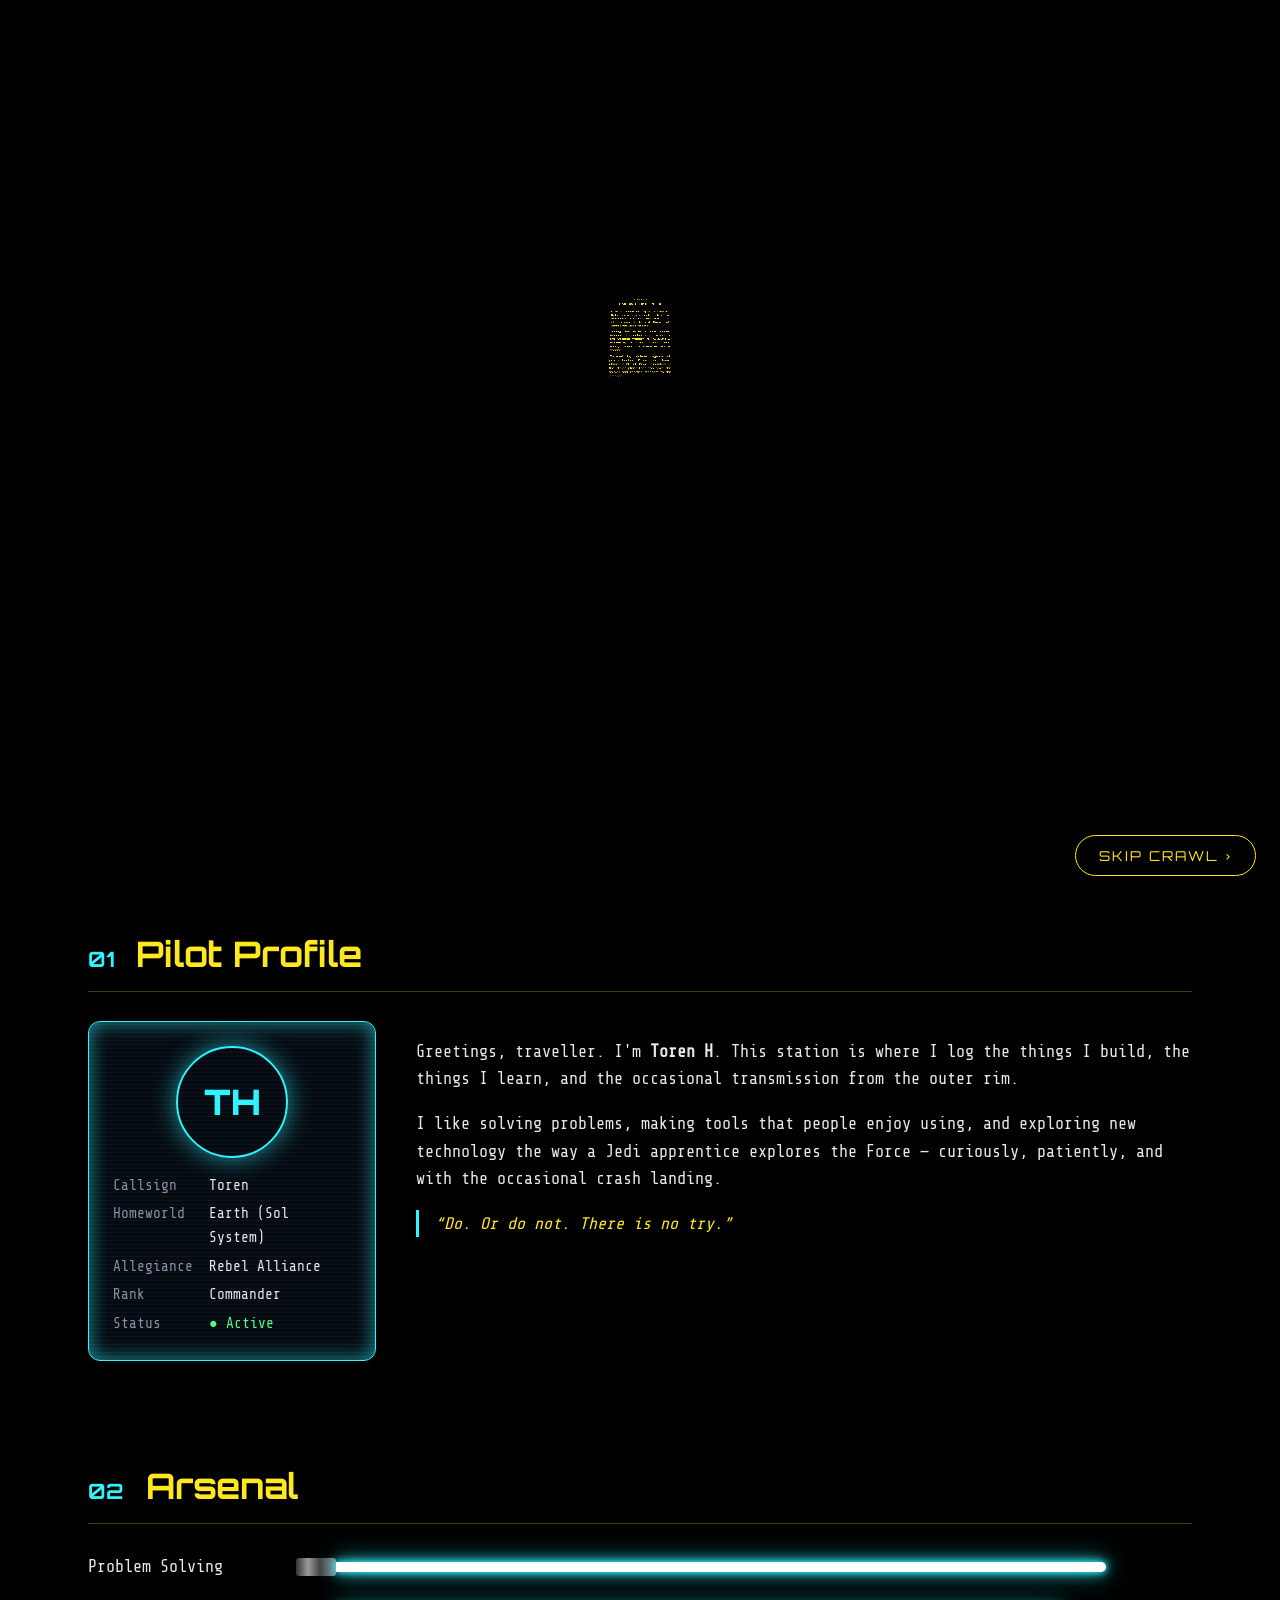
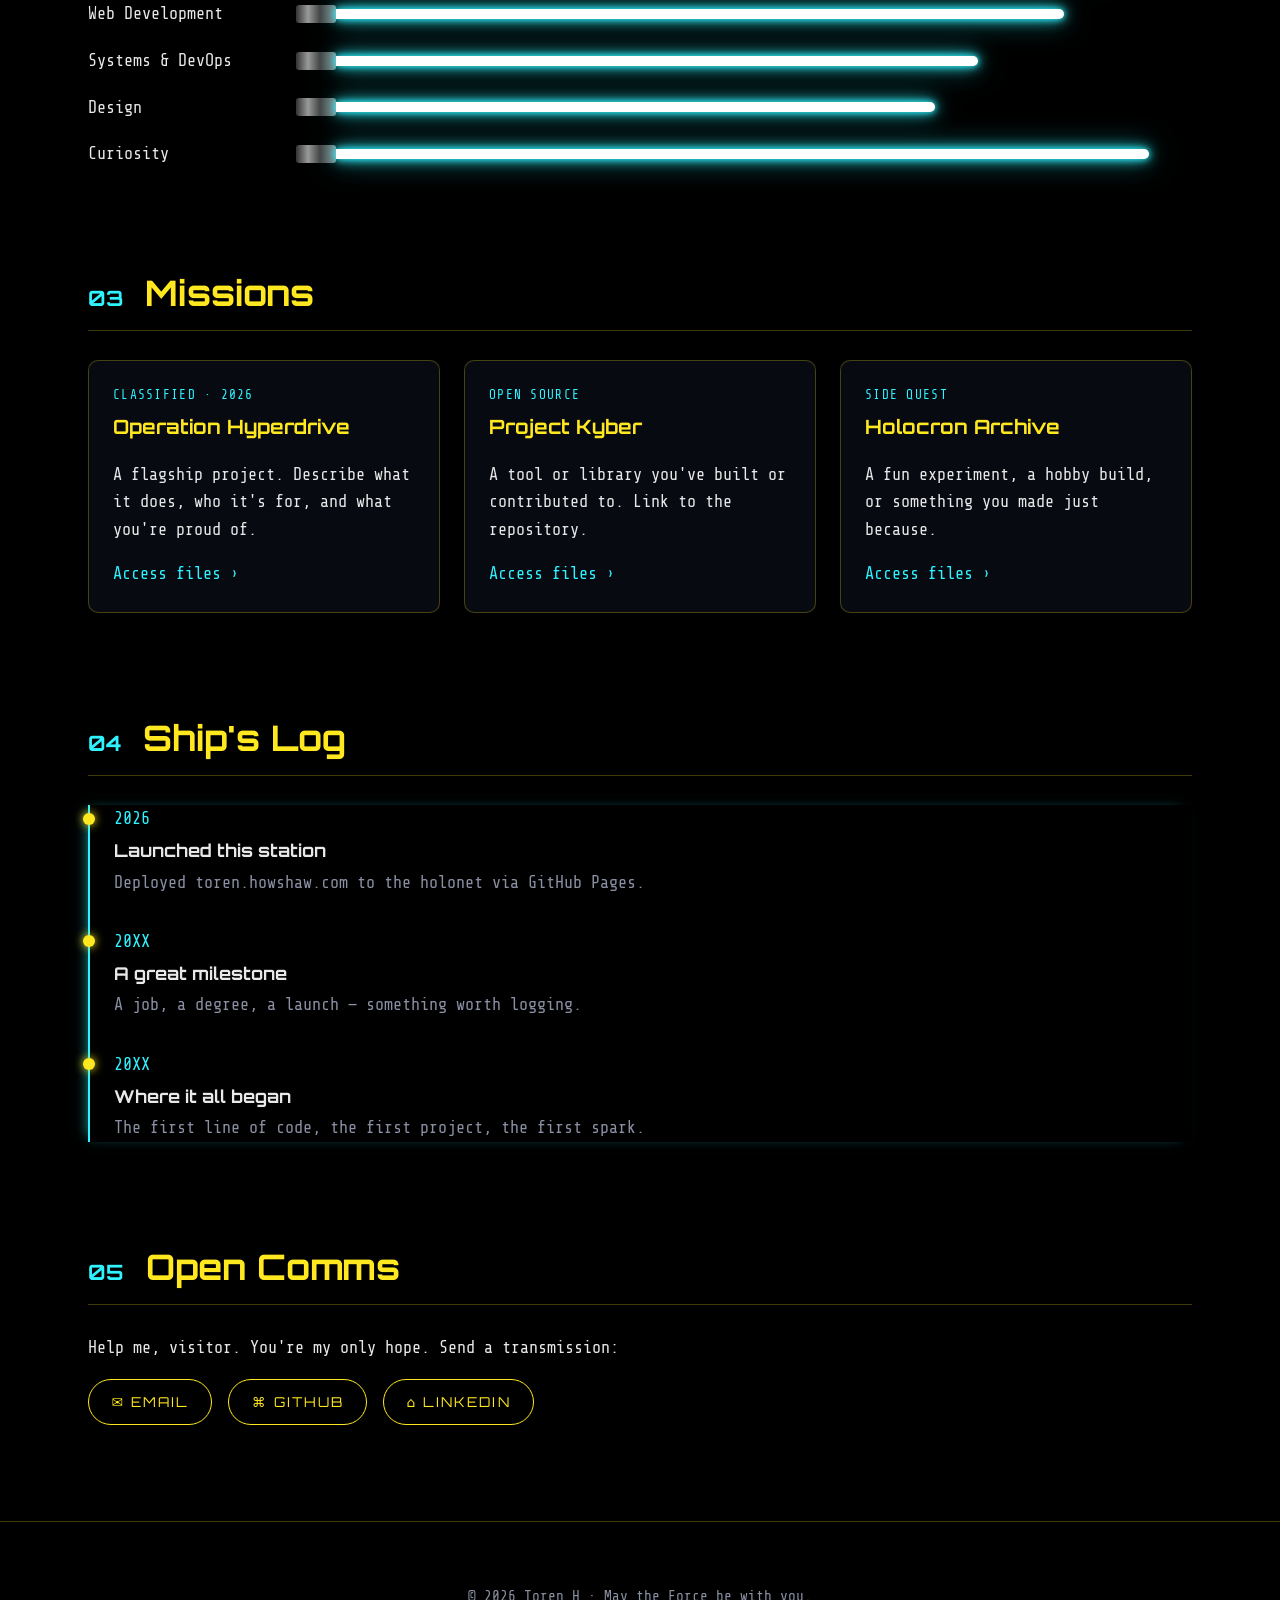
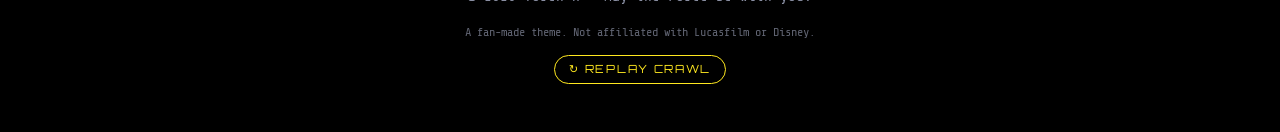
==== index.html @ 5c80fb97 "Add Star Wars-themed personal site for toren.howshaw.com Static GitHub Pages site: opening crawl, st" ====
<!DOCTYPE html>
<html lang="en">
<head>
  <meta charset="utf-8">
  <meta name="viewport" content="width=device-width, initial-scale=1">
  <title>Toren H · A Long Time Ago, In a Galaxy Far, Far Away</title>
  <meta name="description" content="The personal holonet station of Toren H — projects, missions, and transmissions from across the galaxy.">
  <meta name="author" content="Toren H">
  <meta name="theme-color" content="#000000">
  <link rel="canonical" href="https://toren.howshaw.com/">

  <!-- Open Graph / social -->
  <meta property="og:type" content="website">
  <meta property="og:title" content="Toren H">
  <meta property="og:description" content="Projects, missions, and transmissions from across the galaxy.">
  <meta property="og:url" content="https://toren.howshaw.com/">
  <meta property="og:image" content="https://toren.howshaw.com/assets/img/og-image.svg">
  <meta name="twitter:card" content="summary_large_image">

  <link rel="icon" href="/favicon.svg" type="image/svg+xml">
  <link rel="manifest" href="/site.webmanifest">
  <link rel="preconnect" href="https://fonts.googleapis.com">
  <link rel="preconnect" href="https://fonts.gstatic.com" crossorigin>
  <link href="https://fonts.googleapis.com/css2?family=Orbitron:wght@400;700;900&family=Share+Tech+Mono&display=swap" rel="stylesheet">
  <link rel="stylesheet" href="/assets/css/style.css">

  <script type="application/ld+json">
  {
    "@context": "https://schema.org",
    "@type": "Person",
    "name": "Toren H",
    "url": "https://toren.howshaw.com/"
  }
  </script>
</head>
<body>
  <canvas id="starfield" aria-hidden="true"></canvas>

  <!-- Opening crawl -->
  <section id="intro" class="intro" aria-label="Opening crawl">
    <p class="intro-preface">A long time ago in a galaxy far,<br>far away....</p>
    <h1 class="intro-title"><span>TOREN</span><span>H</span></h1>
    <div class="crawl-viewport">
      <div class="crawl">
        <p class="crawl-episode">Episode I</p>
        <p class="crawl-subtitle">A NEW HOMEPAGE</p>
        <p>It is a period of digital expansion. Rebel developers, striking from a hidden terminal, have won their first victory against the evil Empire of Unfinished Side Projects.</p>
        <p>During the battle, a lone builder managed to deploy secret plans to the ultimate weapon: a PERSONAL WEBSITE, a static station with enough power to share an entire career.</p>
        <p>Pursued by sinister agents of procrastination, Toren races home aboard a GitHub Page, custodian of the stolen plans that can save the galaxy and restore freedom to the internet....</p>
      </div>
    </div>
    <button id="skip-intro" class="btn btn-ghost skip">Skip crawl ›</button>
  </section>

  <header class="site-header" id="top">
    <nav class="nav" aria-label="Main">
      <a href="#top" class="brand">T<span>·</span>H</a>
      <button class="nav-toggle" aria-expanded="false" aria-controls="nav-links" aria-label="Toggle navigation">☰</button>
      <ul id="nav-links" class="nav-links">
        <li><a href="#about">Profile</a></li>
        <li><a href="#skills">Arsenal</a></li>
        <li><a href="#missions">Missions</a></li>
        <li><a href="#log">Ship's Log</a></li>
        <li><a href="#contact">Comms</a></li>
        <li><button id="side-toggle" class="side-toggle" title="Switch sides">◐ <span>Light Side</span></button></li>
      </ul>
    </nav>
  </header>

  <main>
    <section class="hero">
      <p class="eyebrow">// Incoming transmission</p>
      <h2 class="hero-title">Toren H</h2>
      <p class="hero-sub" id="typed" data-phrases='["Builder of things.","Pilot of terminals.","Tinkerer. Learner. Rebel."]'></p>
      <div class="hero-actions">
        <a href="#missions" class="btn btn-saber">View Missions</a>
        <a href="#contact" class="btn btn-ghost">Open Comms</a>
      </div>
    </section>

    <section id="about" class="panel">
      <h2 class="section-title"><span>01</span> Pilot Profile</h2>
      <div class="profile">
        <div class="holo-card" aria-hidden="true">
          <div class="holo-avatar">TH</div>
          <dl class="holo-stats">
            <dt>Callsign</dt><dd>Toren</dd>
            <dt>Homeworld</dt><dd>Earth (Sol System)</dd>
            <dt>Allegiance</dt><dd>Rebel Alliance</dd>
            <dt>Rank</dt><dd>Commander</dd>
            <dt>Status</dt><dd class="status-ok">● Active</dd>
          </dl>
        </div>
        <div class="profile-text">
          <!-- TODO: replace with your own bio -->
          <p>Greetings, traveller. I'm <strong>Toren H</strong>. This station is where I log the things I build, the things I learn, and the occasional transmission from the outer rim.</p>
          <p>I like solving problems, making tools that people enjoy using, and exploring new technology the way a Jedi apprentice explores the Force — curiously, patiently, and with the occasional crash landing.</p>
          <p class="quote">“Do. Or do not. There is no try.”</p>
        </div>
      </div>
    </section>

    <section id="skills" class="panel">
      <h2 class="section-title"><span>02</span> Arsenal</h2>
      <!-- TODO: adjust skills and levels (0-100) -->
      <ul class="skills">
        <li data-level="90"><span>Problem Solving</span><div class="saber"><i></i></div></li>
        <li data-level="85"><span>Web Development</span><div class="saber"><i></i></div></li>
        <li data-level="75"><span>Systems &amp; DevOps</span><div class="saber"><i></i></div></li>
        <li data-level="70"><span>Design</span><div class="saber"><i></i></div></li>
        <li data-level="95"><span>Curiosity</span><div class="saber"><i></i></div></li>
      </ul>
    </section>

    <section id="missions" class="panel">
      <h2 class="section-title"><span>03</span> Missions</h2>
      <!-- TODO: replace with real projects -->
      <div class="cards">
        <article class="card">
          <p class="card-tag">Classified · 2026</p>
          <h3>Operation Hyperdrive</h3>
          <p>A flagship project. Describe what it does, who it's for, and what you're proud of.</p>
          <a href="#" class="card-link">Access files ›</a>
        </article>
        <article class="card">
          <p class="card-tag">Open Source</p>
          <h3>Project Kyber</h3>
          <p>A tool or library you've built or contributed to. Link to the repository.</p>
          <a href="#" class="card-link">Access files ›</a>
        </article>
        <article class="card">
          <p class="card-tag">Side Quest</p>
          <h3>Holocron Archive</h3>
          <p>A fun experiment, a hobby build, or something you made just because.</p>
          <a href="#" class="card-link">Access files ›</a>
        </article>
      </div>
    </section>

    <section id="log" class="panel">
      <h2 class="section-title"><span>04</span> Ship's Log</h2>
      <!-- TODO: replace with your timeline -->
      <ol class="timeline">
        <li><time>2026</time><h3>Launched this station</h3><p>Deployed toren.howshaw.com to the holonet via GitHub Pages.</p></li>
        <li><time>20XX</time><h3>A great milestone</h3><p>A job, a degree, a launch — something worth logging.</p></li>
        <li><time>20XX</time><h3>Where it all began</h3><p>The first line of code, the first project, the first spark.</p></li>
      </ol>
    </section>

    <section id="contact" class="panel">
      <h2 class="section-title"><span>05</span> Open Comms</h2>
      <p class="contact-intro">Help me, visitor. You're my only hope. Send a transmission:</p>
      <!-- TODO: fill in your real links -->
      <ul class="comms">
        <li><a href="mailto:hello@howshaw.com" class="btn btn-ghost">✉ Email</a></li>
        <li><a href="https://github.com/" class="btn btn-ghost" rel="me noopener">⌘ GitHub</a></li>
        <li><a href="https://www.linkedin.com/" class="btn btn-ghost" rel="me noopener">⌂ LinkedIn</a></li>
      </ul>
    </section>
  </main>

  <footer class="site-footer">
    <p>© <span id="year">2026</span> Toren H · May the Force be with you.</p>
    <p class="disclaimer">A fan-made theme. Not affiliated with Lucasfilm or Disney.</p>
    <button id="replay" class="btn btn-ghost small">↻ Replay crawl</button>
  </footer>

  <script src="/assets/js/main.js" defer></script>
</body>
</html>
---- assets/css/style.css ----
/* ===== Theme ===== */
:root {
  --bg: #000;
  --fg: #e8e8e8;
  --muted: #8a8fa3;
  --gold: #ffe81f;          /* crawl yellow */
  --saber: #2ff3ff;         /* light side blue */
  --saber-glow: rgba(47, 243, 255, .6);
  --panel: rgba(10, 14, 24, .72);
  --border: rgba(255, 232, 31, .25);
  --font-display: "Orbitron", system-ui, sans-serif;
  --font-mono: "Share Tech Mono", ui-monospace, monospace;
}
body.dark-side {
  --saber: #ff2a2a;
  --saber-glow: rgba(255, 42, 42, .6);
  --border: rgba(255, 42, 42, .3);
}

* { box-sizing: border-box; }
html { scroll-behavior: smooth; }
body {
  margin: 0;
  background: var(--bg);
  color: var(--fg);
  font-family: var(--font-mono);
  font-size: 1.05rem;
  line-height: 1.65;
  overflow-x: hidden;
}
body.intro-active { overflow: hidden; }
a { color: var(--saber); }
#starfield { position: fixed; inset: 0; z-index: -1; width: 100%; height: 100%; }

/* ===== Buttons ===== */
.btn {
  display: inline-block;
  padding: .7rem 1.4rem;
  font-family: var(--font-display);
  font-size: .85rem;
  letter-spacing: .15em;
  text-transform: uppercase;
  text-decoration: none;
  border-radius: 999px;
  cursor: pointer;
  transition: box-shadow .25s, transform .2s, background .25s;
}
.btn:hover { transform: translateY(-2px); }
.btn-saber {
  background: #fff;
  color: #000;
  border: 2px solid var(--saber);
  box-shadow: 0 0 10px var(--saber-glow), 0 0 30px var(--saber-glow);
}
.btn-saber:hover { box-shadow: 0 0 16px var(--saber), 0 0 50px var(--saber-glow); }
.btn-ghost {
  background: transparent;
  color: var(--gold);
  border: 1px solid var(--gold);
}
.btn-ghost:hover { background: rgba(255, 232, 31, .1); }
.btn.small { padding: .4rem .9rem; font-size: .7rem; }

/* ===== Opening crawl ===== */
.intro {
  position: fixed; inset: 0; z-index: 100;
  background: #000;
  overflow: hidden;
  transition: opacity 1s;
}
.intro.hidden { opacity: 0; pointer-events: none; }
.intro-preface {
  position: absolute; top: 40%; left: 50%;
  transform: translate(-50%, -50%);
  margin: 0;
  color: #4bd5ee;
  font-family: var(--font-display);
  font-size: clamp(1rem, 3vw, 2rem);
  opacity: 0;
  animation: preface 6s ease-in-out .5s forwards;
}
.intro-title {
  position: absolute; top: 50%; left: 50%;
  margin: 0;
  display: flex; flex-direction: column; align-items: center;
  color: transparent;
  -webkit-text-stroke: 2px var(--gold);
  font-family: var(--font-display);
  font-weight: 900;
  font-size: clamp(3rem, 14vw, 10rem);
  line-height: .9;
  letter-spacing: .05em;
  opacity: 0;
  transform: translate(-50%, -50%) scale(2.5);
  animation: logo 9s ease-in 6.5s forwards;
}
.crawl-viewport {
  position: absolute; inset: 0;
  perspective: 400px;
  display: flex; justify-content: center;
}
.crawl {
  position: absolute; top: 100%;
  width: min(90%, 42rem);
  color: var(--gold);
  font-family: var(--font-display);
  font-size: clamp(1.1rem, 3.2vw, 2rem);
  font-weight: 700;
  text-align: justify;
  transform-origin: 50% 100%;
  animation: crawl 60s linear 9s forwards;
}
.crawl-episode, .crawl-subtitle { text-align: center; margin: 0; }
.crawl-subtitle { font-size: 1.6em; margin-bottom: 1em; }
.skip { position: absolute; right: 1.5rem; bottom: 1.5rem; z-index: 2; }

@keyframes preface { 0%,100% { opacity: 0; } 15%,80% { opacity: 1; } }
@keyframes logo {
  0%   { opacity: 1; transform: translate(-50%, -50%) scale(2.5); }
  90%  { opacity: 1; }
  100% { opacity: 0; transform: translate(-50%, -50%) scale(0.05); }
}
@keyframes crawl {
  0%   { transform: rotateX(25deg) translateY(0) translateZ(0); }
  100% { transform: rotateX(25deg) translateY(-320%) translateZ(-2500px); }
}

/* ===== Header / nav ===== */
.site-header {
  position: sticky; top: 0; z-index: 50;
  background: rgba(0, 0, 0, .75);
  backdrop-filter: blur(6px);
  border-bottom: 1px solid var(--border);
}
.nav {
  max-width: 72rem; margin: 0 auto;
  display: flex; align-items: center; justify-content: space-between;
  padding: .8rem 1.5rem;
}
.brand {
  font-family: var(--font-display); font-weight: 900; font-size: 1.4rem;
  color: var(--gold); text-decoration: none;
}
.brand span { color: var(--saber); }
.nav-links { display: flex; gap: 1.5rem; list-style: none; margin: 0; padding: 0; align-items: center; }
.nav-links a {
  color: var(--fg); text-decoration: none;
  font-family: var(--font-display); font-size: .8rem; letter-spacing: .12em; text-transform: uppercase;
}
.nav-links a:hover { color: var(--saber); text-shadow: 0 0 8px var(--saber-glow); }
.side-toggle {
  background: none; border: 1px solid var(--saber); color: var(--saber);
  border-radius: 999px; padding: .3rem .8rem; cursor: pointer;
  font-family: var(--font-mono); font-size: .8rem;
}
.nav-toggle { display: none; background: none; border: 0; color: var(--gold); font-size: 1.6rem; cursor: pointer; }

/* ===== Sections ===== */
main { max-width: 72rem; margin: 0 auto; padding: 0 1.5rem; }
.hero {
  min-height: 85vh;
  display: flex; flex-direction: column; justify-content: center;
}
.eyebrow { color: var(--saber); margin: 0; }
.hero-title {
  font-family: var(--font-display); font-weight: 900;
  font-size: clamp(2.5rem, 9vw, 6rem);
  line-height: 1; margin: .3em 0;
  color: var(--gold);
  text-shadow: 0 0 30px rgba(255, 232, 31, .35);
}
.hero-sub { font-size: clamp(1.1rem, 2.5vw, 1.5rem); min-height: 1.7em; }
.hero-sub::after { content: "▌"; color: var(--saber); animation: blink 1s steps(1) infinite; }
.hero-actions { display: flex; gap: 1rem; flex-wrap: wrap; margin-top: 1.5rem; }
@keyframes blink { 50% { opacity: 0; } }

.panel {
  margin: 6rem 0;
  opacity: 0; transform: translateY(30px);
  transition: opacity .8s, transform .8s;
}
.panel.visible { opacity: 1; transform: none; }
.section-title {
  font-family: var(--font-display);
  font-size: clamp(1.5rem, 4vw, 2.2rem);
  color: var(--gold);
  border-bottom: 1px solid var(--border);
  padding-bottom: .5rem;
}
.section-title span { color: var(--saber); font-size: .6em; margin-right: .5em; }

/* Profile */
.profile { display: grid; grid-template-columns: 18rem 1fr; gap: 2.5rem; align-items: start; }
.holo-card {
  background: var(--panel);
  border: 1px solid var(--saber);
  border-radius: 12px;
  padding: 1.5rem;
  box-shadow: 0 0 20px var(--saber-glow) inset;
  background-image: repeating-linear-gradient(0deg, transparent 0 3px, rgba(47,243,255,.05) 3px 4px);
}
.holo-avatar {
  width: 7rem; height: 7rem; margin: 0 auto 1rem;
  border-radius: 50%;
  display: grid; place-items: center;
  font-family: var(--font-display); font-size: 2.2rem; font-weight: 900;
  color: var(--saber);
  border: 2px solid var(--saber);
  box-shadow: 0 0 25px var(--saber-glow);
  animation: flicker 4s infinite;
}
@keyframes flicker { 0%,100% { opacity: 1; } 92% { opacity: 1; } 93% { opacity: .4; } 94% { opacity: 1; } 96% { opacity: .6; } }
.holo-stats { display: grid; grid-template-columns: auto 1fr; gap: .3rem 1rem; margin: 0; font-size: .9rem; }
.holo-stats dt { color: var(--muted); }
.holo-stats dd { margin: 0; }
.status-ok { color: #4dff88; }
.quote { color: var(--gold); font-style: italic; border-left: 3px solid var(--saber); padding-left: 1rem; }

/* Skills as lightsabers */
.skills { list-style: none; padding: 0; display: grid; gap: 1.2rem; }
.skills li { display: grid; grid-template-columns: 12rem 1fr; align-items: center; gap: 1rem; }
.saber {
  position: relative; height: 10px;
  background: linear-gradient(90deg, #555 0 2.5rem, transparent 2.5rem);
  border-radius: 6px;
}
.saber::before { /* hilt */
  content: ""; position: absolute; left: 0; top: -4px; width: 2.5rem; height: 18px;
  background: linear-gradient(90deg, #333, #999 30%, #444 60%, #888);
  border-radius: 3px;
}
.saber i {
  position: absolute; left: 2.5rem; top: 0; height: 100%;
  width: 0;
  background: #fff;
  border-radius: 0 6px 6px 0;
  box-shadow: 0 0 6px var(--saber), 0 0 14px var(--saber), 0 0 28px var(--saber-glow);
  transition: width 1.4s cubic-bezier(.2,.8,.2,1);
}

/* Cards */
.cards { display: grid; grid-template-columns: repeat(auto-fit, minmax(16rem, 1fr)); gap: 1.5rem; }
.card {
  background: var(--panel);
  border: 1px solid var(--border);
  border-radius: 10px;
  padding: 1.5rem;
  transition: border-color .3s, box-shadow .3s, transform .3s;
}
.card:hover { border-color: var(--saber); box-shadow: 0 0 25px var(--saber-glow); transform: translateY(-4px); }
.card h3 { font-family: var(--font-display); color: var(--gold); margin: .3rem 0 .6rem; }
.card-tag { color: var(--saber); font-size: .8rem; text-transform: uppercase; letter-spacing: .1em; margin: 0; }
.card-link { text-decoration: none; }

/* Timeline */
.timeline { list-style: none; padding: 0 0 0 1.5rem; border-left: 2px solid var(--saber); box-shadow: -6px 0 12px -6px var(--saber-glow); }
.timeline li { position: relative; margin-bottom: 2rem; }
.timeline li::before {
  content: ""; position: absolute; left: calc(-1.5rem - 7px); top: .45rem;
  width: 12px; height: 12px; border-radius: 50%;
  background: var(--gold); box-shadow: 0 0 10px var(--gold);
}
.timeline time { color: var(--saber); }
.timeline h3 { font-family: var(--font-display); margin: .2rem 0; font-size: 1.1rem; }
.timeline p { margin: 0; color: var(--muted); }

/* Contact */
.comms { list-style: none; padding: 0; display: flex; flex-wrap: wrap; gap: 1rem; }

/* Footer */
.site-footer {
  text-align: center; padding: 3rem 1.5rem;
  border-top: 1px solid var(--border);
  color: var(--muted); font-size: .9rem;
}
.disclaimer { font-size: .75rem; opacity: .7; }

/* 404 */
.lost { min-height: 100vh; display: flex; flex-direction: column; align-items: center; justify-content: center; text-align: center; padding: 2rem; }
.lost h1 { font-family: var(--font-display); font-size: clamp(4rem, 20vw, 10rem); color: var(--gold); margin: 0; line-height: 1; }

/* ===== Responsive ===== */
@media (max-width: 760px) {
  .nav-toggle { display: block; }
  .nav-links {
    display: none; position: absolute; top: 100%; left: 0; right: 0;
    flex-direction: column; gap: 1rem; padding: 1.5rem;
    background: rgba(0,0,0,.95); border-bottom: 1px solid var(--border);
  }
  .nav-links.open { display: flex; }
  .profile { grid-template-columns: 1fr; }
  .skills li { grid-template-columns: 1fr; gap: .4rem; }
}

@media (prefers-reduced-motion: reduce) {
  *, *::before, *::after { animation: none !important; transition: none !important; }
  .panel { opacity: 1; transform: none; }
}
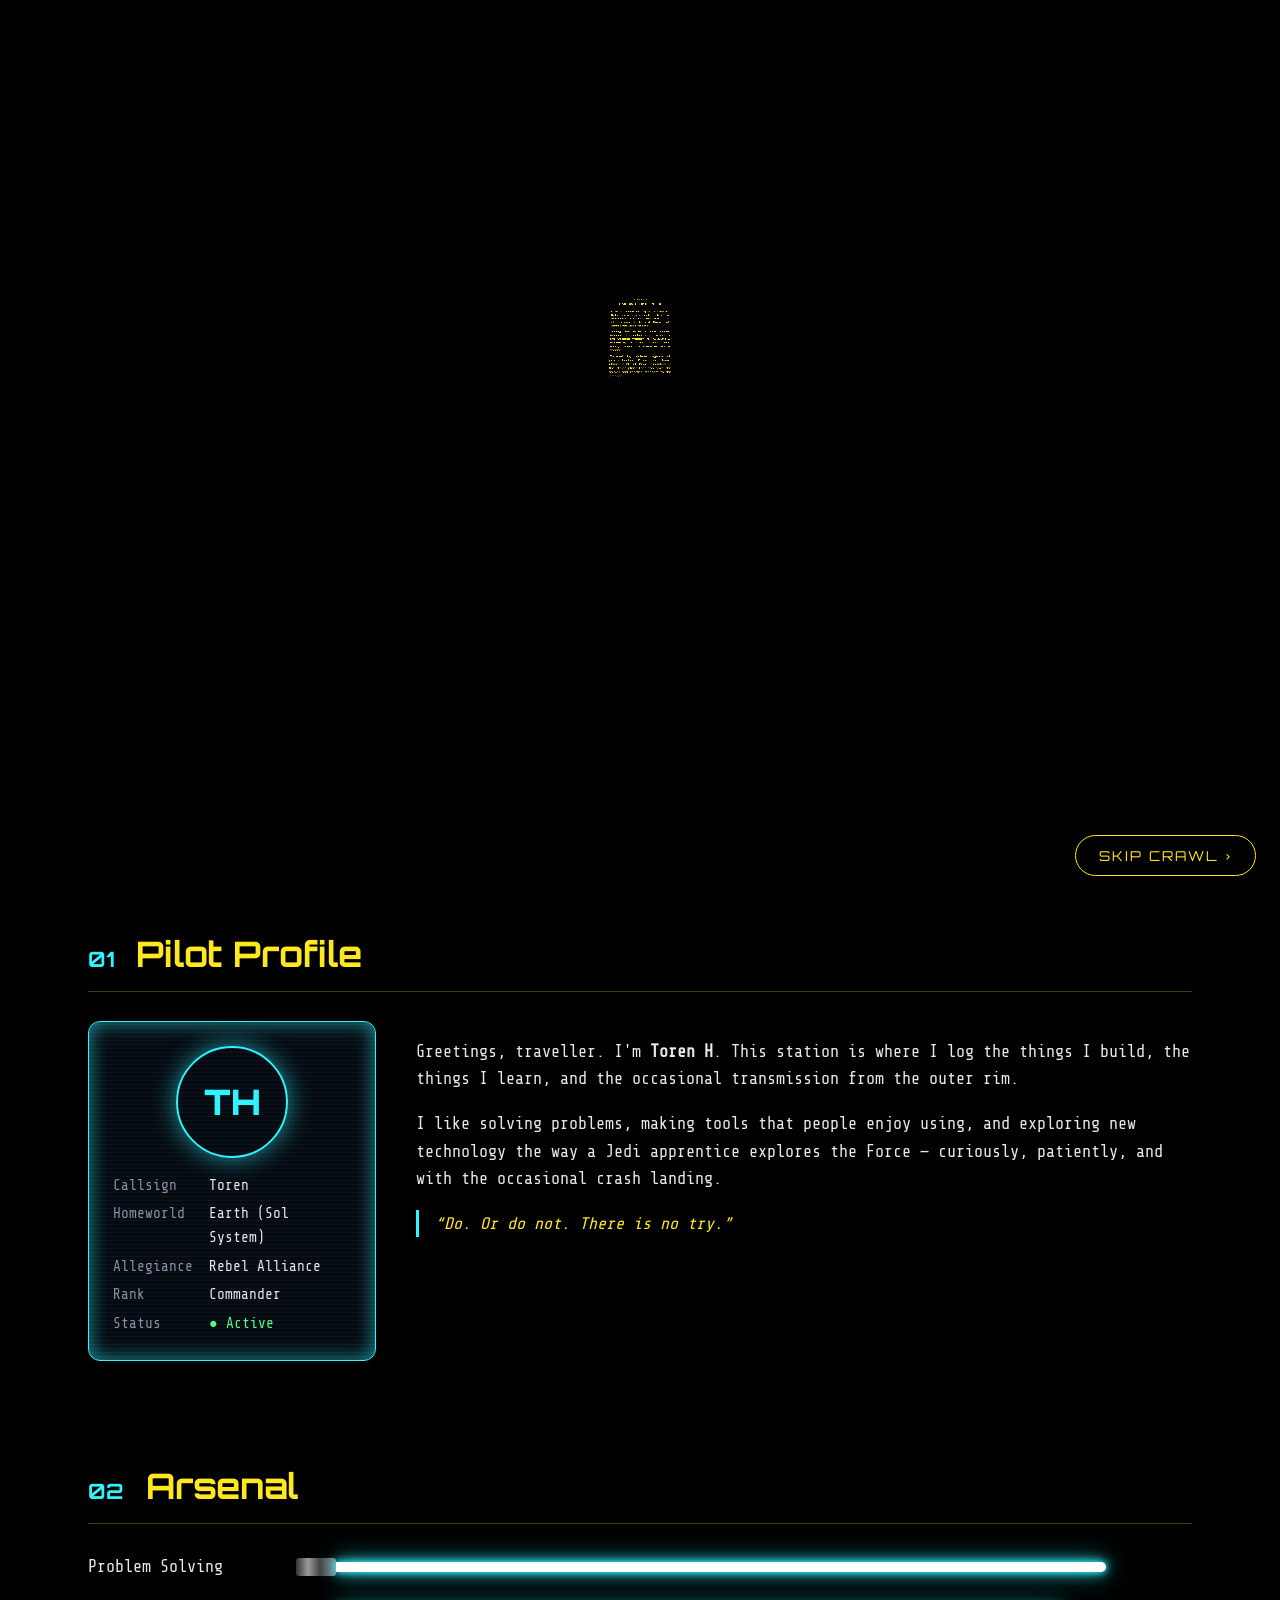
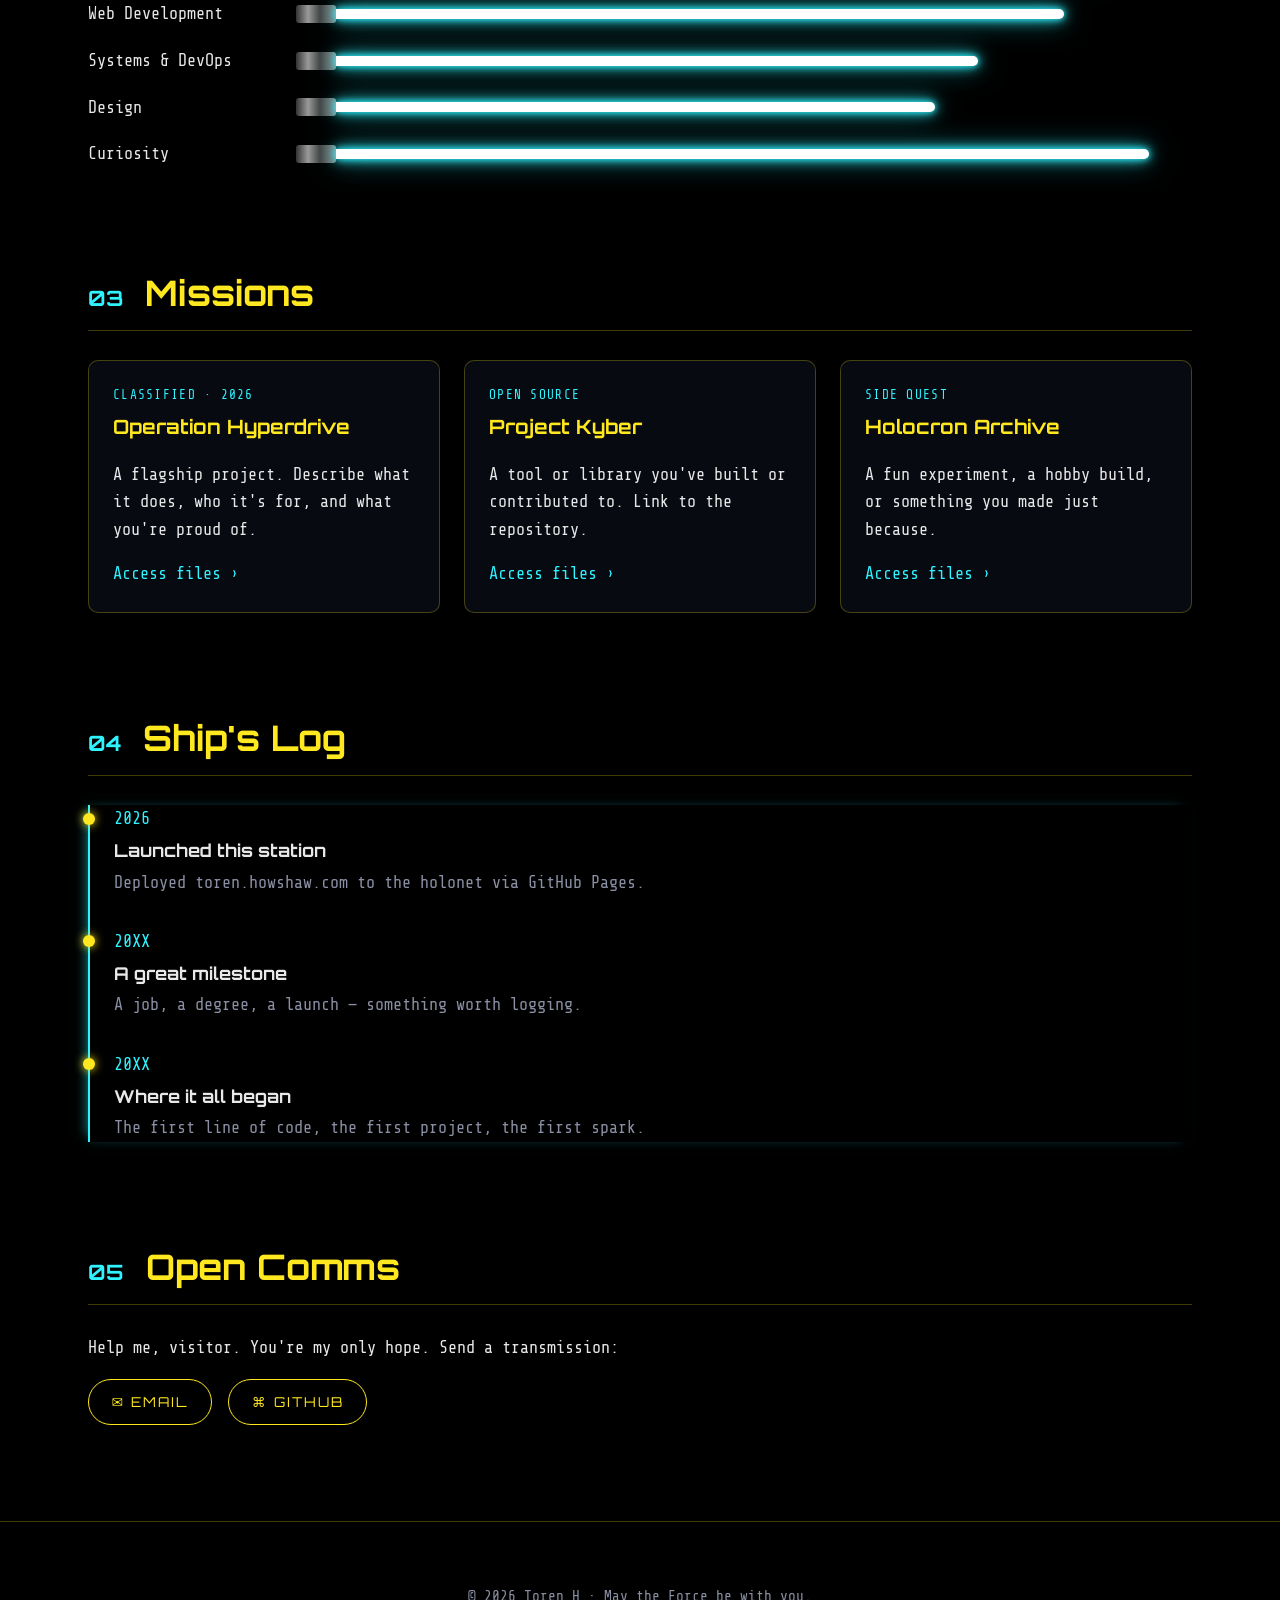
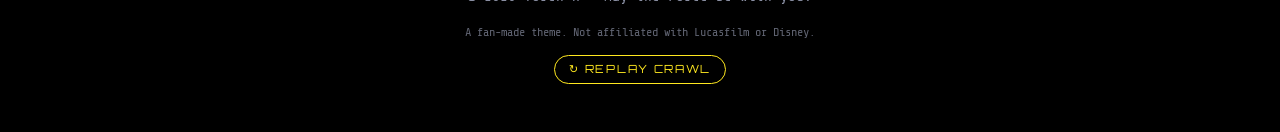
==== commit d1a39000: "Remove LinkedIn link from contact section" ====
--- a/index.html
+++ b/index.html
@@ -154,7 +154,6 @@
       <ul class="comms">
         <li><a href="mailto:hello@howshaw.com" class="btn btn-ghost">✉ Email</a></li>
         <li><a href="https://github.com/" class="btn btn-ghost" rel="me noopener">⌘ GitHub</a></li>
-        <li><a href="https://www.linkedin.com/" class="btn btn-ghost" rel="me noopener">⌂ LinkedIn</a></li>
       </ul>
     </section>
   </main>
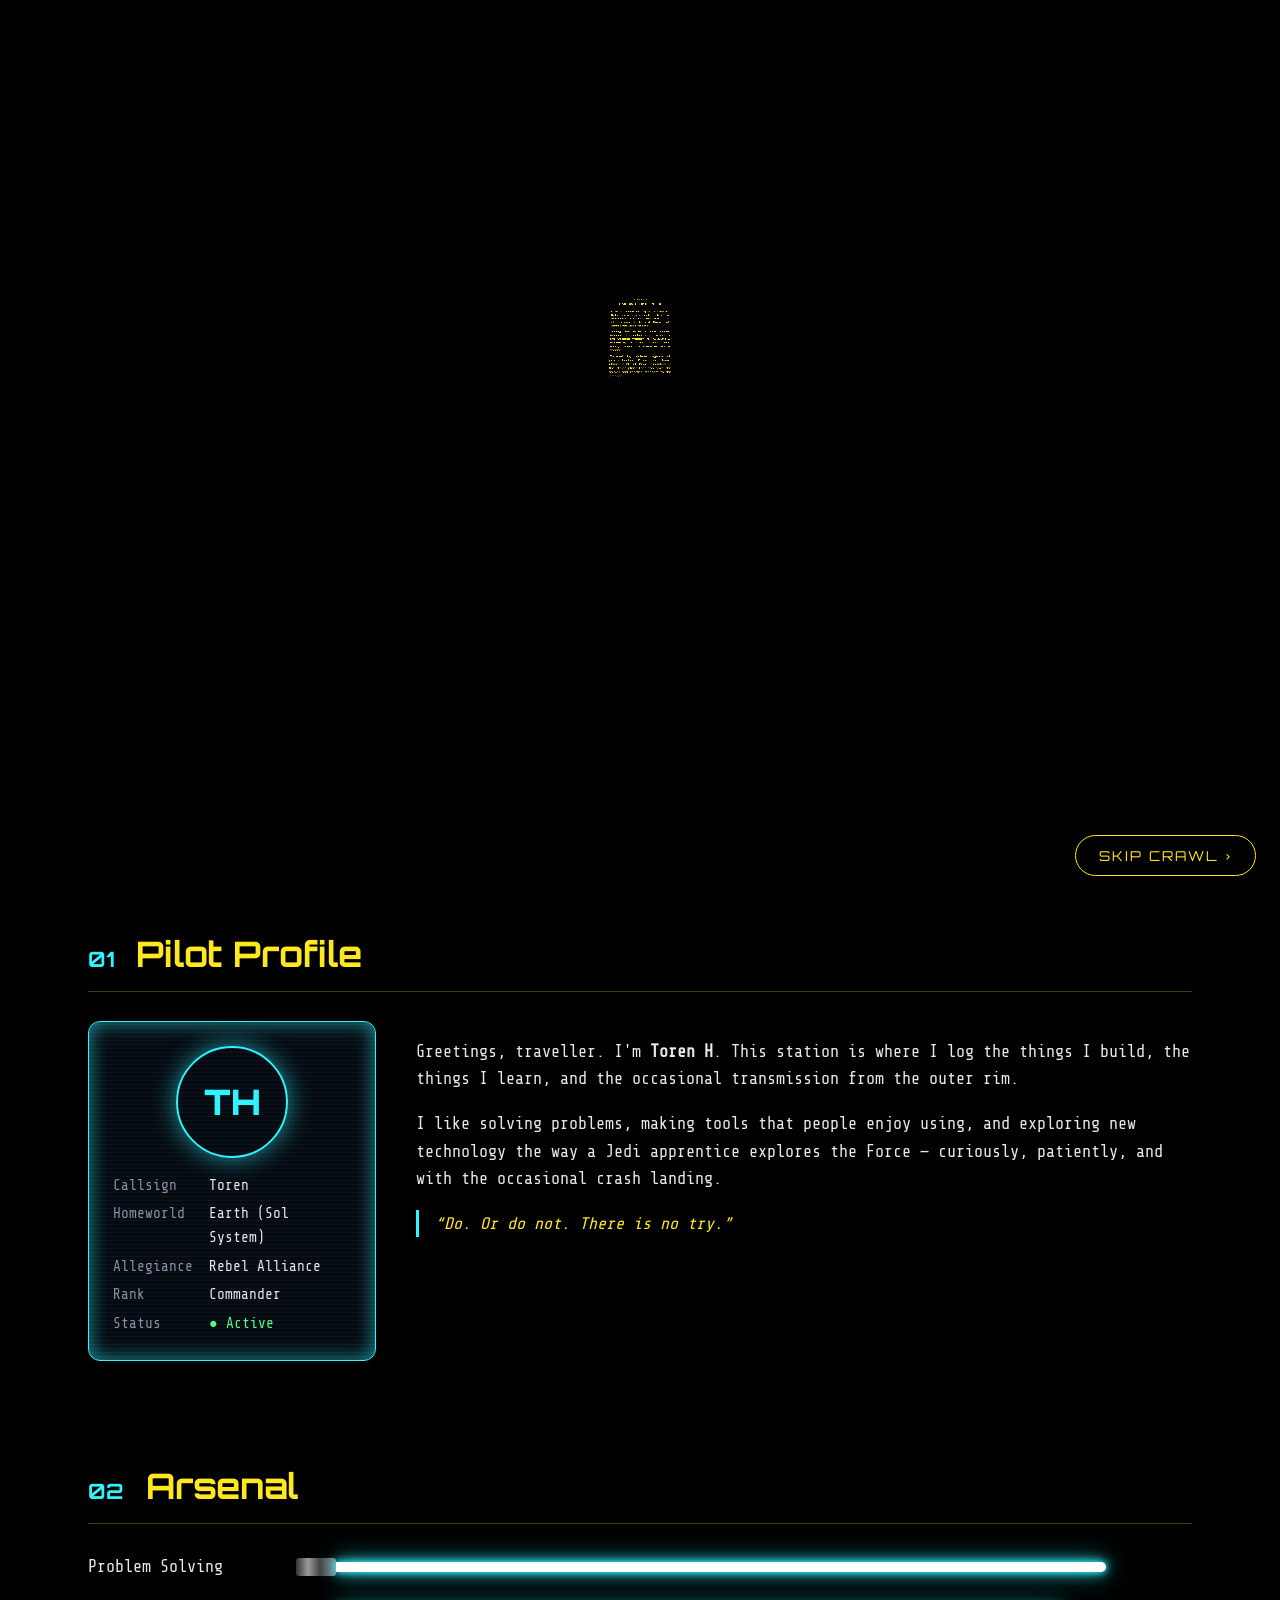
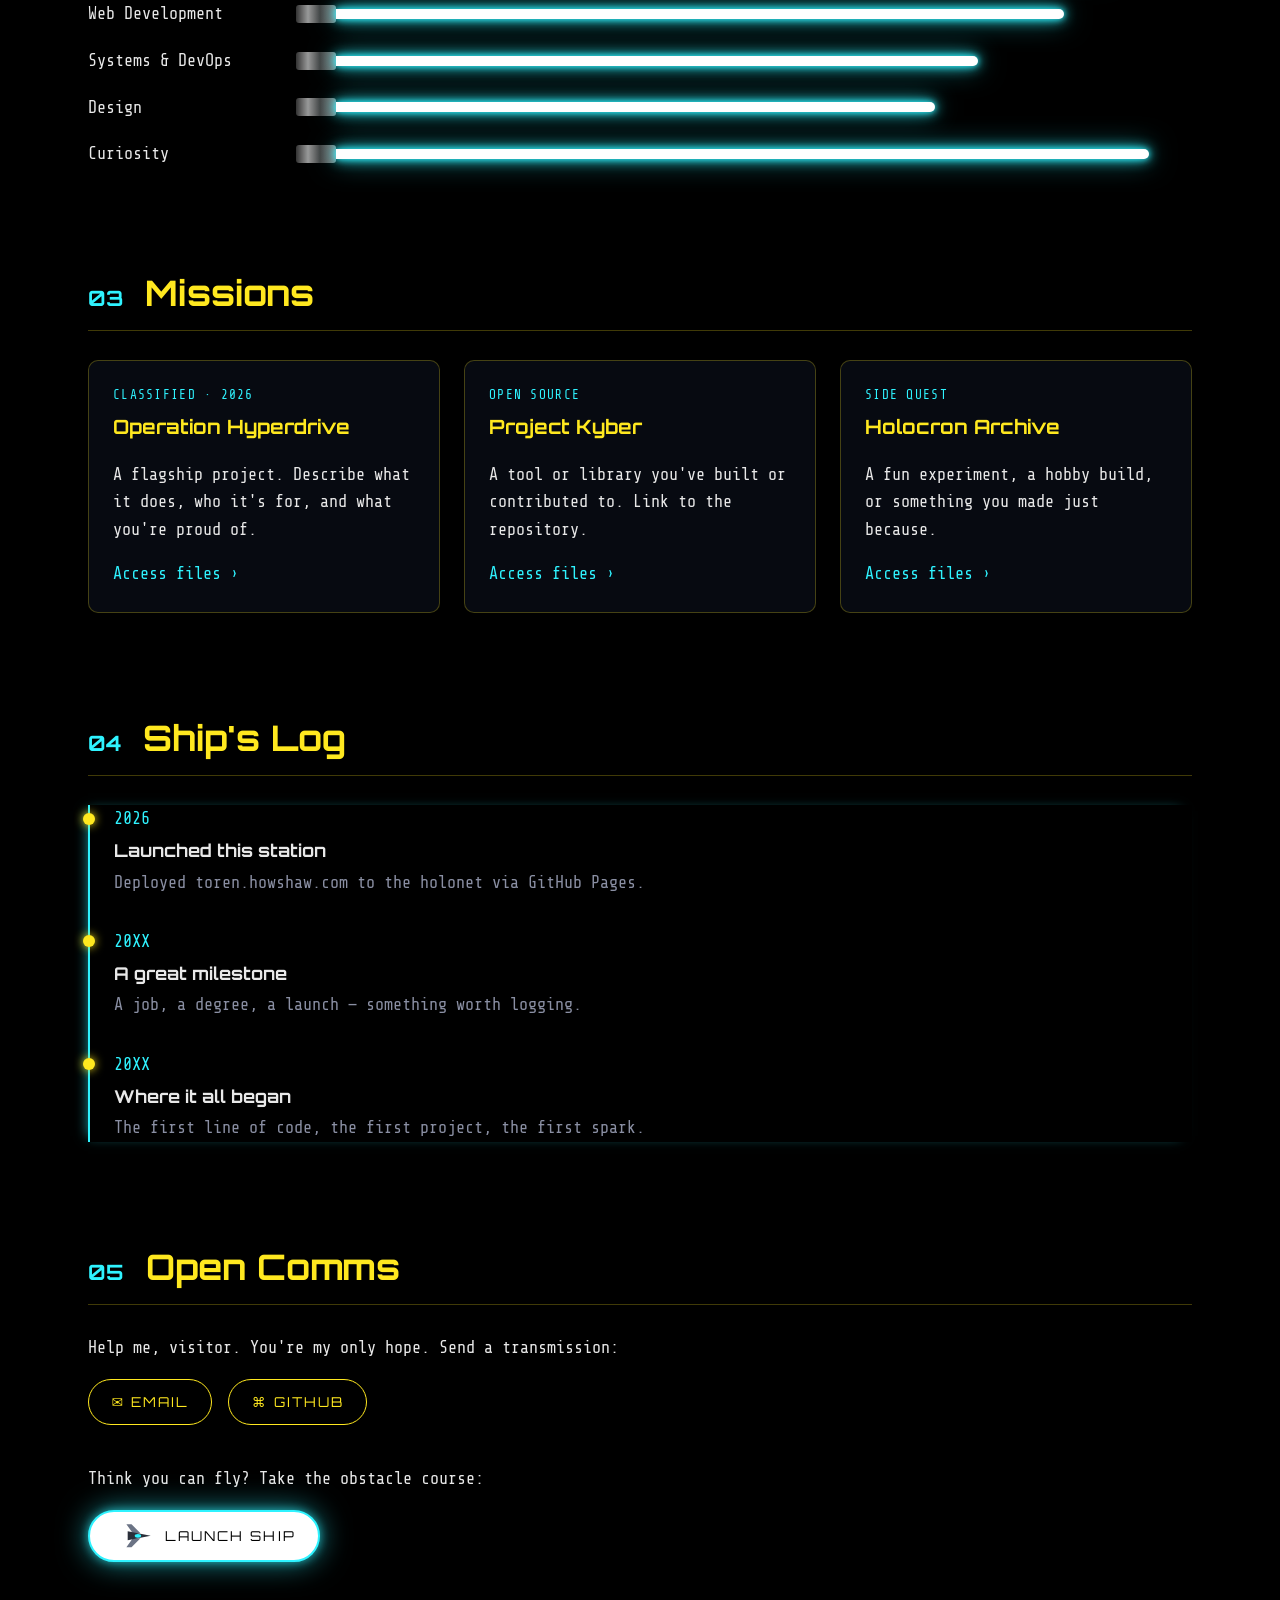
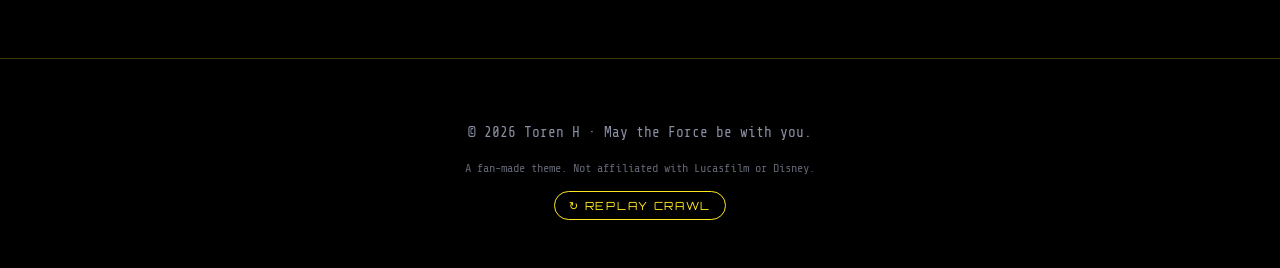
==== commit 499b2f79: "Add spaceship obstacle course game to Open Comms" ====
--- a/index.html
+++ b/index.html
@@ -155,8 +155,27 @@
         <li><a href="mailto:hello@howshaw.com" class="btn btn-ghost">✉ Email</a></li>
         <li><a href="https://github.com/" class="btn btn-ghost" rel="me noopener">⌘ GitHub</a></li>
       </ul>
+
+      <div class="pilot-test">
+        <p>Think you can fly? Take the obstacle course:</p>
+        <button id="launch-ship" class="btn btn-saber launch-ship" aria-haspopup="dialog">
+          <svg viewBox="-36 -20 60 40" aria-hidden="true">
+            <path class="flame" d="M-14 -5 L-34 0 L-14 5 Z"/>
+            <path class="wing" d="M-6 -4 L-16 -18 L-8 -18 L6 -4 Z M-6 4 L-16 18 L-8 18 L6 4 Z"/>
+            <path class="hull" d="M22 0 L-14 -7 L-14 7 Z"/>
+            <ellipse class="cockpit" cx="2" cy="0" rx="5" ry="3"/>
+          </svg>
+          <span>Launch Ship</span>
+        </button>
+      </div>
     </section>
   </main>
+
+  <!-- Spaceship obstacle course (see assets/js/game.js) -->
+  <div id="game" class="game" hidden role="dialog" aria-modal="true" aria-label="Spaceship obstacle course">
+    <canvas tabindex="-1"></canvas>
+    <button class="game-close btn btn-ghost small" aria-label="Exit game">✕ Exit</button>
+  </div>
 
   <footer class="site-footer">
     <p>© <span id="year">2026</span> Toren H · May the Force be with you.</p>
@@ -165,5 +184,6 @@
   </footer>
 
   <script src="/assets/js/main.js" defer></script>
+  <script src="/assets/js/game.js" defer></script>
 </body>
 </html>
--- a/assets/css/style.css
+++ b/assets/css/style.css
@@ -267,6 +267,25 @@
 /* Contact */
 .comms { list-style: none; padding: 0; display: flex; flex-wrap: wrap; gap: 1rem; }
 
+/* Launch Ship button */
+.pilot-test { margin-top: 2.5rem; }
+.launch-ship { display: inline-flex; align-items: center; gap: .7rem; border: 2px solid var(--saber); }
+.launch-ship svg { width: 2.6rem; height: 1.6rem; transition: transform .3s; }
+.launch-ship .hull { fill: #2a2f3a; }
+.launch-ship .wing { fill: #6b7385; }
+.launch-ship .cockpit { fill: var(--saber); }
+.launch-ship .flame { fill: var(--saber); opacity: 0; transition: opacity .2s; }
+.launch-ship:hover svg, .launch-ship:focus-visible svg { transform: translateX(6px); }
+.launch-ship:hover .flame, .launch-ship:focus-visible .flame { opacity: 1; animation: flame .12s infinite alternate; }
+@keyframes flame { to { opacity: .5; } }
+
+/* Game overlay */
+body.game-active { overflow: hidden; }
+.game { position: fixed; inset: 0; z-index: 200; background: #000; }
+.game[hidden] { display: none; }
+.game canvas { display: block; width: 100%; height: 100%; touch-action: none; outline: none; }
+.game-close { position: absolute; top: 1rem; right: 1rem; }
+
 /* Footer */
 .site-footer {
   text-align: center; padding: 3rem 1.5rem;
